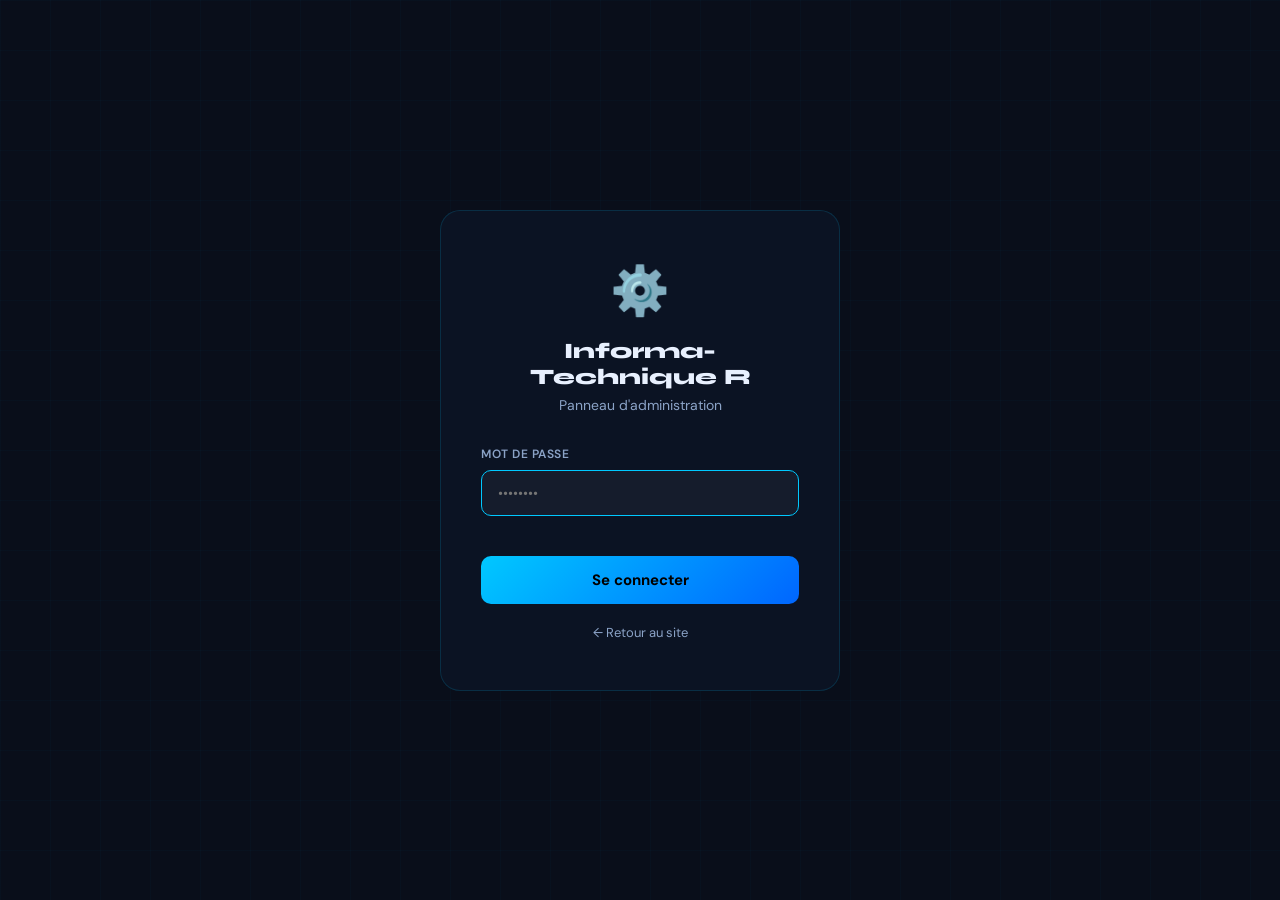
==== admin/index.html @ 146747c1 "Add files via upload" ====
<!DOCTYPE html>
<html lang="fr">
<head>
  <meta charset="UTF-8">
  <meta name="viewport" content="width=device-width, initial-scale=1.0">
  <title>Admin — Informa-Technique R</title>
  <meta name="robots" content="noindex, nofollow">
  <link rel="preconnect" href="https://fonts.googleapis.com">
  <link href="https://fonts.googleapis.com/css2?family=Syne:wght@700;800&family=DM+Sans:wght@400;500;600;700&display=swap" rel="stylesheet">
  <link rel="stylesheet" href="admin.css">
</head>
<body>

<!-- ══════════════════════════════════
     PAGE DE CONNEXION
══════════════════════════════════ -->
<div class="login-page" id="loginPage">
  <div class="login-box">
    <div class="login-logo">⚙️</div>
    <h1 class="login-title">Informa-Technique R</h1>
    <p class="login-subtitle">Panneau d'administration</p>

    <form class="login-form" onsubmit="login(event)">
      <div class="login-field">
        <label for="adminPassword">Mot de passe</label>
        <input
          type="password"
          id="adminPassword"
          placeholder="••••••••"
          autocomplete="current-password"
          required
        >
      </div>
      <p class="login-error" id="loginError"></p>
      <button type="submit" class="login-btn">Se connecter</button>
    </form>

    <a href="../index.html" class="back-site">← Retour au site</a>
  </div>
</div>

<!-- ══════════════════════════════════
     DASHBOARD ADMIN
══════════════════════════════════ -->
<div class="admin-dashboard" id="adminDashboard" style="display:none">

  <!-- SIDEBAR -->
  <aside class="sidebar">
    <div class="sidebar-logo">
      <div class="sidebar-title">📡 ITR Admin</div>
      <div class="sidebar-sub">Informa-Technique R</div>
    </div>

    <nav class="sidebar-nav">
      <a class="sidebar-link active" onclick="showTab('videos', this)">
        🎬 Vidéos
        <span class="badge" id="msgBadge" style="display:none">0</span>
      </a>
      <a class="sidebar-link" onclick="showTab('add', this)">
        ➕ Ajouter
      </a>
      <a class="sidebar-link" onclick="showTab('messages', this)">
        ✉️ Messages
      </a>
      <a class="sidebar-link" onclick="showTab('stats', this)">
        📊 Statistiques
      </a>
    </nav>

    <div class="sidebar-footer">
      <a class="sidebar-link logout-btn" onclick="logout()">🚪 Déconnexion</a>
      <a href="../index.html" class="back-site" style="text-align:center;display:block;margin-top:8px">← Voir le site</a>
    </div>
  </aside>

  <!-- MAIN CONTENT -->
  <main class="admin-main">

    <!-- Toast notification -->
    <div class="admin-toast" id="adminToast"></div>

    <!-- ── TAB : LISTE DES VIDÉOS ── -->
    <div class="admin-tab active" id="tab-videos">
      <div class="tab-header">
        <h2 class="tab-title">
          🎬 Gestion des vidéos
          <span id="adminVideoCount" style="background:var(--accent);color:#000;padding:2px 10px;border-radius:20px;font-size:13px;font-weight:700;margin-left:8px">0</span>
        </h2>
        <div class="tab-actions">
          <button class="btn-add" onclick="showTab('add', document.querySelector('.sidebar-link[onclick*=\'add\']'))">
            + Ajouter une vidéo
          </button>
        </div>
      </div>

      <div style="display:flex;gap:12px;margin-bottom:20px;flex-wrap:wrap">
        <input
          type="text"
          id="adminSearch"
          class="admin-search"
          placeholder="🔍 Rechercher une vidéo..."
          oninput="filterVideos()"
          style="flex:1;min-width:200px"
        >
        <select id="adminCatFilter" class="admin-select" onchange="filterVideos()" style="min-width:180px">
          <option value="">Toutes les catégories</option>
          <option value="informatique">💻 Informatique</option>
          <option value="programmation">🧑‍💻 Programmation</option>
          <option value="reseaux">🌐 Réseaux</option>
          <option value="securite">🔒 Sécurité</option>
          <option value="ia">🤖 Intelligence Artificielle</option>
          <option value="autres">📦 Autres</option>
        </select>
      </div>

      <div class="admin-table-wrapper">
        <table class="admin-table">
          <thead>
            <tr>
              <th>Miniature</th>
              <th>Titre</th>
              <th>Catégorie</th>
              <th>Plateforme</th>
              <th>Vues</th>
              <th>Date</th>
              <th>Actions</th>
            </tr>
          </thead>
          <tbody id="adminTableBody">
            <tr>
              <td colspan="7" class="empty-table">Chargement des vidéos...</td>
            </tr>
          </tbody>
        </table>
      </div>
    </div>

    <!-- ── TAB : AJOUTER / MODIFIER ── -->
    <div class="admin-tab" id="tab-add">
      <div class="tab-header">
        <h2 class="tab-title" id="formTitle">➕ Ajouter une vidéo</h2>
      </div>

      <form class="video-form" id="videoForm" onsubmit="saveVideo(event)">
        <input type="hidden" id="editId">

        <div class="form-grid">
          <div class="form-group">
            <label>Titre *</label>
            <input type="text" id="vTitle" class="admin-input" placeholder="Titre de la vidéo" required>
          </div>

          <div class="form-group">
            <label>Emoji</label>
            <input type="text" id="vEmoji" class="admin-input" placeholder="🎬" maxlength="4">
          </div>

          <div class="form-group full-width">
            <label>Description</label>
            <textarea id="vDesc" class="admin-textarea" placeholder="Description de la vidéo..." rows="3"></textarea>
          </div>

          <div class="form-group">
            <label>Catégorie *</label>
            <select id="vCategory" class="admin-select" required>
              <option value="">-- Choisir --</option>
              <option value="informatique">💻 Informatique</option>
              <option value="programmation">🧑‍💻 Programmation</option>
              <option value="reseaux">🌐 Réseaux</option>
              <option value="securite">🔒 Sécurité</option>
              <option value="ia">🤖 Intelligence Artificielle</option>
              <option value="autres">📦 Autres</option>
            </select>
          </div>

          <div class="form-group">
            <label>Plateforme *</label>
            <select id="vPlatform" class="admin-select" required>
              <option value="">-- Choisir --</option>
              <option value="youtube">▶️ YouTube</option>
              <option value="tiktok">🎵 TikTok</option>
              <option value="facebook">📘 Facebook</option>
            </select>
          </div>

          <div class="form-group">
            <label>URL YouTube</label>
            <input type="url" id="vYoutube" class="admin-input" placeholder="https://youtube.com/watch?v=...">
          </div>

          <div class="form-group">
            <label>URL TikTok</label>
            <input type="url" id="vTiktok" class="admin-input" placeholder="https://tiktok.com/@...">
          </div>

          <div class="form-group">
            <label>URL Facebook</label>
            <input type="url" id="vFacebook" class="admin-input" placeholder="https://facebook.com/...">
          </div>

          <div class="form-group">
            <label>URL Miniature</label>
            <input type="url" id="vThumbnail" class="admin-input" placeholder="https://img.youtube.com/vi/ID/hqdefault.jpg">
          </div>

          <div class="form-group">
            <label>Nombre de vues</label>
            <input type="text" id="vViews" class="admin-input" placeholder="ex: 96.7K ou 1.2M ou 850">
          </div>

          <div class="form-group">
            <label>Date de publication</label>
            <input type="date" id="vDate" class="admin-input">
          </div>

          <div class="form-group full-width">
            <label>Tags (séparés par des virgules)</label>
            <input type="text" id="vTags" class="admin-input" placeholder="python, débutant, tutoriel">
          </div>
        </div>

        <p class="form-feedback" id="formFeedback"></p>

        <div class="form-actions">
          <button type="button" class="btn-cancel" onclick="resetForm()">🔄 Réinitialiser</button>
          <button type="submit" class="btn-save" id="saveBtn">💾 Enregistrer</button>
        </div>
      </form>
    </div>

    <!-- ── TAB : MESSAGES ── -->
    <div class="admin-tab" id="tab-messages">
      <div class="tab-header">
        <h2 class="tab-title">✉️ Messages reçus</h2>
      </div>
      <div id="messagesList" class="messages-list">
        <p class="empty-state">Chargement des messages...</p>
      </div>
    </div>

    <!-- ── TAB : STATISTIQUES ── -->
    <div class="admin-tab" id="tab-stats">
      <div class="tab-header">
        <h2 class="tab-title">📊 Statistiques</h2>
      </div>
      <div id="statsGrid" class="stats-grid"></div>

      <div class="stats-section">
        <h3>Répartition par catégorie</h3>
        <div id="categoryProgress" class="progress-list"></div>
      </div>

      <div class="stats-section">
        <h3>Répartition par plateforme</h3>
        <div id="platformProgress" class="progress-list"></div>
      </div>
    </div>

  </main>
</div>

<script src="admin.js"></script>
</body>
</html>
---- admin/admin.css ----
/* ══════════════════════════════════════════════════════════════
   INFORMA-TECHNIQUE R — admin.css
   Styles du panneau d'administration
   ══════════════════════════════════════════════════════════════ */

:root {
  --bg:      #090e1a;
  --bg2:     #0d1525;
  --bg3:     #111c30;
  --accent:  #00c8ff;
  --accent2: #0066ff;
  --green:   #00c864;
  --red:     #ff4444;
  --yellow:  #f59e0b;
  --text:    #e8f0fe;
  --muted:   #8ba3c7;
  --border:  rgba(0, 200, 255, 0.15);
  --card:    rgba(13, 21, 37, 0.9);
  --sidebar-w: 240px;
}

*, *::before, *::after { margin: 0; padding: 0; box-sizing: border-box; }
html { font-size: 16px; }

body {
  font-family: 'DM Sans', sans-serif;
  background: var(--bg);
  color: var(--text);
  min-height: 100vh;
}

body::before {
  content: '';
  position: fixed;
  inset: 0;
  background:
    linear-gradient(rgba(0, 200, 255, 0.025) 1px, transparent 1px),
    linear-gradient(90deg, rgba(0, 200, 255, 0.025) 1px, transparent 1px);
  background-size: 50px 50px;
  pointer-events: none;
  z-index: 0;
}

a { text-decoration: none; color: inherit; }
button { font-family: inherit; cursor: pointer; }

/* ── PAGE DE CONNEXION ── */
.login-page {
  min-height: 100vh;
  display: flex;
  align-items: center;
  justify-content: center;
  padding: 20px;
  position: relative;
  z-index: 1;
}

.login-box {
  background: var(--card);
  border: 1px solid var(--border);
  border-radius: 20px;
  padding: 48px 40px;
  width: 100%;
  max-width: 400px;
  text-align: center;
  backdrop-filter: blur(20px);
}

.login-logo {
  font-size: 48px;
  margin-bottom: 16px;
}

.login-title {
  font-family: 'Syne', sans-serif;
  font-size: 22px;
  font-weight: 800;
  margin-bottom: 6px;
}

.login-subtitle {
  color: var(--muted);
  font-size: 14px;
  margin-bottom: 32px;
}

.login-field {
  text-align: left;
  margin-bottom: 20px;
}

.login-field label {
  display: block;
  font-size: 12px;
  font-weight: 600;
  color: var(--muted);
  text-transform: uppercase;
  letter-spacing: 0.5px;
  margin-bottom: 8px;
}

.login-field input {
  width: 100%;
  padding: 13px 16px;
  background: rgba(255, 255, 255, 0.04);
  border: 1px solid var(--border);
  border-radius: 10px;
  color: var(--text);
  font-size: 14px;
  font-family: 'DM Sans', sans-serif;
  outline: none;
  transition: border-color 0.2s;
}

.login-field input:focus { border-color: var(--accent); }

.login-btn {
  width: 100%;
  padding: 14px;
  background: linear-gradient(135deg, var(--accent), var(--accent2));
  color: #000;
  font-weight: 700;
  font-size: 15px;
  border: none;
  border-radius: 10px;
  cursor: pointer;
  transition: opacity 0.2s;
  font-family: 'DM Sans', sans-serif;
}

.login-btn:hover { opacity: 0.88; }

.login-error {
  margin-top: 12px;
  color: var(--red);
  font-size: 13px;
  min-height: 20px;
}

.back-site {
  display: inline-block;
  margin-top: 20px;
  font-size: 13px;
  color: var(--muted);
  transition: color 0.2s;
}
.back-site:hover { color: var(--accent); }

/* ── DASHBOARD LAYOUT ── */
.admin-dashboard {
  display: flex;
  min-height: 100vh;
  position: relative;
  z-index: 1;
}

/* ── SIDEBAR ── */
.sidebar {
  width: var(--sidebar-w);
  flex-shrink: 0;
  background: var(--bg2);
  border-right: 1px solid var(--border);
  display: flex;
  flex-direction: column;
  position: fixed;
  top: 0; left: 0; bottom: 0;
  z-index: 10;
  overflow-y: auto;
}

.sidebar-logo {
  display: flex;
  align-items: center;
  gap: 10px;
  padding: 24px 20px;
  border-bottom: 1px solid var(--border);
  font-size: 22px;
}

.sidebar-title {
  font-family: 'Syne', sans-serif;
  font-weight: 700;
  font-size: 13px;
  line-height: 1.2;
}

.sidebar-sub { font-size: 10px; color: var(--muted); }

.sidebar-nav {
  flex: 1;
  padding: 16px 12px;
  display: flex;
  flex-direction: column;
  gap: 4px;
}

.sidebar-link {
  display: flex;
  align-items: center;
  gap: 10px;
  padding: 10px 12px;
  border-radius: 10px;
  font-size: 14px;
  color: var(--muted);
  transition: background 0.2s, color 0.2s;
  cursor: pointer;
  border: none;
  background: none;
  width: 100%;
  text-align: left;
  font-family: 'DM Sans', sans-serif;
  text-decoration: none;
}

.sidebar-link:hover { background: rgba(255, 255, 255, 0.05); color: var(--text); }
.sidebar-link.active { background: rgba(0, 200, 255, 0.1); color: var(--accent); }

.sidebar-link .badge {
  margin-left: auto;
  background: var(--accent);
  color: #000;
  font-size: 10px;
  font-weight: 700;
  padding: 2px 7px;
  border-radius: 50px;
  min-width: 18px;
  text-align: center;
}

.sidebar-footer {
  padding: 12px;
  border-top: 1px solid var(--border);
  display: flex;
  flex-direction: column;
  gap: 4px;
}

.logout-btn { color: var(--red) !important; }
.logout-btn:hover { background: rgba(255, 68, 68, 0.1) !important; }

/* ── MAIN CONTENT ── */
.admin-main {
  flex: 1;
  margin-left: var(--sidebar-w);
  padding: 32px;
  min-height: 100vh;
}

/* ── TABS ── */
.admin-tab { display: none; }
.admin-tab.active { display: block; }

.tab-header {
  display: flex;
  align-items: flex-start;
  justify-content: space-between;
  gap: 20px;
  margin-bottom: 28px;
  flex-wrap: wrap;
}

.tab-title {
  font-family: 'Syne', sans-serif;
  font-size: 22px;
  font-weight: 800;
  margin-bottom: 4px;
}

.tab-desc { color: var(--muted); font-size: 14px; }

.tab-actions {
  display: flex;
  gap: 12px;
  align-items: center;
  flex-wrap: wrap;
}

/* ── INPUTS & SELECTS ── */
.admin-input,
.admin-select,
.admin-textarea,
.admin-search {
  padding: 10px 14px;
  background: rgba(255, 255, 255, 0.04);
  border: 1px solid var(--border);
  border-radius: 10px;
  color: var(--text);
  font-size: 14px;
  font-family: 'DM Sans', sans-serif;
  outline: none;
  transition: border-color 0.2s;
}

.admin-input:focus,
.admin-select:focus,
.admin-textarea:focus,
.admin-search:focus { border-color: var(--accent); }

.admin-select { appearance: none; cursor: pointer; min-width: 160px; }
.admin-search { min-width: 200px; }
.admin-textarea { resize: vertical; width: 100%; }

/* ── BOUTONS ── */
.btn-add {
  padding: 10px 20px;
  background: linear-gradient(135deg, var(--accent), var(--accent2));
  color: #000;
  font-weight: 700;
  font-size: 13px;
  border: none;
  border-radius: 10px;
  cursor: pointer;
  transition: opacity 0.2s;
  font-family: 'DM Sans', sans-serif;
  white-space: nowrap;
}
.btn-add:hover { opacity: 0.88; }

.btn-save {
  padding: 12px 28px;
  background: linear-gradient(135deg, var(--accent), var(--accent2));
  color: #000;
  font-weight: 700;
  font-size: 14px;
  border: none;
  border-radius: 10px;
  cursor: pointer;
  font-family: 'DM Sans', sans-serif;
  transition: opacity 0.2s;
}
.btn-save:hover { opacity: 0.88; }
.btn-save:disabled { opacity: 0.5; cursor: not-allowed; }

.btn-cancel {
  padding: 12px 28px;
  background: transparent;
  border: 1px solid var(--border);
  color: var(--muted);
  font-size: 14px;
  border-radius: 10px;
  cursor: pointer;
  font-family: 'DM Sans', sans-serif;
  transition: border-color 0.2s, color 0.2s;
}
.btn-cancel:hover { border-color: var(--red); color: var(--red); }

.btn-edit {
  padding: 6px 14px;
  background: rgba(0, 200, 255, 0.1);
  border: 1px solid rgba(0, 200, 255, 0.2);
  color: var(--accent);
  border-radius: 8px;
  font-size: 12px;
  cursor: pointer;
  transition: background 0.2s;
  font-family: 'DM Sans', sans-serif;
}
.btn-edit:hover { background: rgba(0, 200, 255, 0.2); }

.btn-delete {
  padding: 6px 14px;
  background: rgba(255, 68, 68, 0.1);
  border: 1px solid rgba(255, 68, 68, 0.2);
  color: var(--red);
  border-radius: 8px;
  font-size: 12px;
  cursor: pointer;
  transition: background 0.2s;
  font-family: 'DM Sans', sans-serif;
}
.btn-delete:hover { background: rgba(255, 68, 68, 0.2); }

.btn-refresh {
  padding: 10px 18px;
  background: transparent;
  border: 1px solid var(--border);
  color: var(--muted);
  border-radius: 10px;
  font-size: 13px;
  cursor: pointer;
  transition: border-color 0.2s, color 0.2s;
  font-family: 'DM Sans', sans-serif;
}
.btn-refresh:hover { border-color: var(--accent); color: var(--accent); }

/* ── TABLE VIDÉOS ── */
.videos-count-bar {
  margin-bottom: 16px;
  font-size: 13px;
  color: var(--muted);
}

.admin-table-wrapper {
  background: var(--card);
  border: 1px solid var(--border);
  border-radius: 16px;
  overflow: hidden;
  overflow-x: auto;
}

.admin-table {
  width: 100%;
  border-collapse: collapse;
  font-size: 14px;
  min-width: 700px;
}

.admin-table th {
  padding: 14px 18px;
  text-align: left;
  font-family: 'Syne', sans-serif;
  font-size: 11px;
  font-weight: 700;
  text-transform: uppercase;
  letter-spacing: 0.8px;
  color: var(--muted);
  border-bottom: 1px solid var(--border);
  background: rgba(255, 255, 255, 0.02);
}

.admin-table td {
  padding: 14px 18px;
  border-bottom: 1px solid rgba(255, 255, 255, 0.04);
  vertical-align: middle;
}

.admin-table tr:last-child td { border-bottom: none; }

.admin-table tr:hover td { background: rgba(255, 255, 255, 0.02); }

.video-emoji-cell { font-size: 24px; }

.video-title-cell {
  font-weight: 500;
  max-width: 260px;
  overflow: hidden;
  text-overflow: ellipsis;
  white-space: nowrap;
}

.cat-badge {
  display: inline-block;
  padding: 4px 10px;
  border-radius: 50px;
  font-size: 11px;
  font-weight: 600;
  background: rgba(0, 200, 255, 0.08);
  border: 1px solid var(--border);
  color: var(--accent);
  white-space: nowrap;
}

.plat-badge {
  display: inline-block;
  padding: 4px 10px;
  border-radius: 50px;
  font-size: 11px;
  font-weight: 700;
}
.plat-badge.yt { background: rgba(255, 0, 0, 0.15);     color: #ff4444; }
.plat-badge.fb { background: rgba(24, 119, 242, 0.15);  color: #5599ff; }
.plat-badge.tt { background: rgba(255, 255, 255, 0.06); color: var(--text); }

.table-actions { display: flex; gap: 8px; white-space: nowrap; }

.empty-table {
  text-align: center;
  padding: 40px;
  color: var(--muted);
  font-size: 14px;
}

/* ── FORMULAIRE VIDÉO ── */
.video-form {
  background: var(--card);
  border: 1px solid var(--border);
  border-radius: 16px;
  padding: 32px;
}

.form-grid {
  display: grid;
  grid-template-columns: 1fr 1fr;
  gap: 20px;
  margin-bottom: 24px;
}

.form-group { display: flex; flex-direction: column; gap: 8px; }
.form-group.full-width { grid-column: 1 / -1; }

.form-group label {
  font-size: 12px;
  font-weight: 600;
  color: var(--muted);
  text-transform: uppercase;
  letter-spacing: 0.5px;
}
.req { color: var(--accent); }

.form-actions { display: flex; gap: 12px; margin-bottom: 16px; }

.form-feedback {
  padding: 12px 16px;
  border-radius: 10px;
  font-size: 14px;
  display: none;
}

.form-feedback.success {
  display: block;
  background: rgba(0, 200, 100, 0.1);
  border: 1px solid rgba(0, 200, 100, 0.2);
  color: var(--green);
}

.form-feedback.error {
  display: block;
  background: rgba(255, 68, 68, 0.1);
  border: 1px solid rgba(255, 68, 68, 0.2);
  color: var(--red);
}

.form-note {
  margin-top: 20px;
  padding: 16px;
  background: rgba(245, 158, 11, 0.08);
  border: 1px solid rgba(245, 158, 11, 0.2);
  border-radius: 10px;
  font-size: 13px;
  color: var(--yellow);
  line-height: 1.7;
}

.form-note code {
  background: rgba(255, 255, 255, 0.1);
  padding: 2px 6px;
  border-radius: 4px;
  font-size: 12px;
}

/* ── MESSAGES ── */
.messages-list { display: flex; flex-direction: column; gap: 16px; }

.message-card {
  background: var(--card);
  border: 1px solid var(--border);
  border-radius: 14px;
  padding: 20px 24px;
  transition: border-color 0.2s;
}

.message-card.unread { border-left: 3px solid var(--accent); }
.message-card:hover { border-color: rgba(0, 200, 255, 0.3); }

.message-header {
  display: flex;
  align-items: center;
  justify-content: space-between;
  margin-bottom: 12px;
  flex-wrap: wrap;
  gap: 8px;
}

.message-from {
  font-family: 'Syne', sans-serif;
  font-weight: 700;
  font-size: 15px;
}

.message-email { font-size: 13px; color: var(--muted); }

.message-date {
  font-size: 12px;
  color: var(--muted);
}

.message-subject {
  display: inline-block;
  padding: 4px 10px;
  background: rgba(0, 200, 255, 0.08);
  border: 1px solid var(--border);
  border-radius: 50px;
  font-size: 11px;
  color: var(--accent);
  margin-bottom: 10px;
}

.message-body {
  font-size: 14px;
  color: var(--muted);
  line-height: 1.7;
}

.empty-state {
  text-align: center;
  padding: 60px 20px;
  color: var(--muted);
  font-size: 14px;
}

/* ── STATISTIQUES ── */
.stats-grid {
  display: grid;
  grid-template-columns: repeat(auto-fit, minmax(160px, 1fr));
  gap: 20px;
  margin-bottom: 40px;
}

.stat-card {
  background: var(--card);
  border: 1px solid var(--border);
  border-radius: 14px;
  padding: 24px;
  text-align: center;
}

.stat-num {
  font-family: 'Syne', sans-serif;
  font-size: 32px;
  font-weight: 800;
  color: var(--accent);
  margin-bottom: 6px;
}

.stat-label { font-size: 13px; color: var(--muted); }

.stats-section {
  background: var(--card);
  border: 1px solid var(--border);
  border-radius: 14px;
  padding: 24px 28px;
  margin-bottom: 20px;
}

.stats-section h3 {
  font-family: 'Syne', sans-serif;
  font-size: 15px;
  font-weight: 700;
  margin-bottom: 20px;
}

.progress-list { display: flex; flex-direction: column; gap: 14px; }

.progress-item { display: flex; align-items: center; gap: 14px; }

.progress-label {
  width: 140px;
  flex-shrink: 0;
  font-size: 13px;
  color: var(--muted);
}

.progress-bar {
  flex: 1;
  height: 8px;
  background: rgba(255, 255, 255, 0.06);
  border-radius: 50px;
  overflow: hidden;
}

.progress-fill {
  height: 100%;
  background: linear-gradient(90deg, var(--accent), var(--accent2));
  border-radius: 50px;
  transition: width 0.8s ease;
}

.progress-count {
  width: 40px;
  text-align: right;
  font-size: 13px;
  font-weight: 600;
  color: var(--text);
}

/* Social stats */
.social-stats-grid {
  display: grid;
  grid-template-columns: repeat(4, 1fr);
  gap: 16px;
}

.social-stat-card {
  border-radius: 12px;
  padding: 20px;
  text-align: center;
  border: 1px solid;
}

.social-stat-card.yt { background: rgba(255, 0, 0, 0.08);     border-color: rgba(255, 0, 0, 0.2); }
.social-stat-card.fb { background: rgba(24, 119, 242, 0.08);  border-color: rgba(24, 119, 242, 0.2); }
.social-stat-card.tt { background: rgba(255, 255, 255, 0.04); border-color: rgba(255, 255, 255, 0.1); }
.social-stat-card.ig { background: rgba(225, 48, 108, 0.08);  border-color: rgba(225, 48, 108, 0.2); }

.ss-num {
  font-family: 'Syne', sans-serif;
  font-size: 24px;
  font-weight: 800;
  margin-bottom: 6px;
}

.ss-label { font-size: 12px; color: var(--muted); }

/* ── TOAST ── */
.admin-toast {
  position: fixed;
  bottom: 24px; right: 24px;
  padding: 14px 20px;
  background: var(--bg2);
  border: 1px solid var(--accent);
  border-radius: 12px;
  font-size: 14px;
  color: var(--text);
  z-index: 9999;
  transform: translateY(100px);
  opacity: 0;
  transition: transform 0.3s, opacity 0.3s;
  box-shadow: 0 8px 24px rgba(0, 0, 0, 0.4);
  max-width: 300px;
}

.admin-toast.show { transform: translateY(0); opacity: 1; }
.admin-toast.error { border-color: var(--red); }
.admin-toast.success { border-color: var(--green); }

/* ── RESPONSIVE ── */
@media (max-width: 768px) {
  .sidebar {
    width: 100%;
    height: auto;
    position: static;
    border-right: none;
    border-bottom: 1px solid var(--border);
    flex-direction: row;
    flex-wrap: wrap;
  }

  .sidebar-nav {
    flex-direction: row;
    flex-wrap: wrap;
    padding: 8px;
  }

  .sidebar-footer { flex-direction: row; }

  .admin-main {
    margin-left: 0;
    padding: 20px 16px;
  }

  .form-grid { grid-template-columns: 1fr; }
  .form-group.full-width { grid-column: auto; }
  .social-stats-grid { grid-template-columns: repeat(2, 1fr); }
}
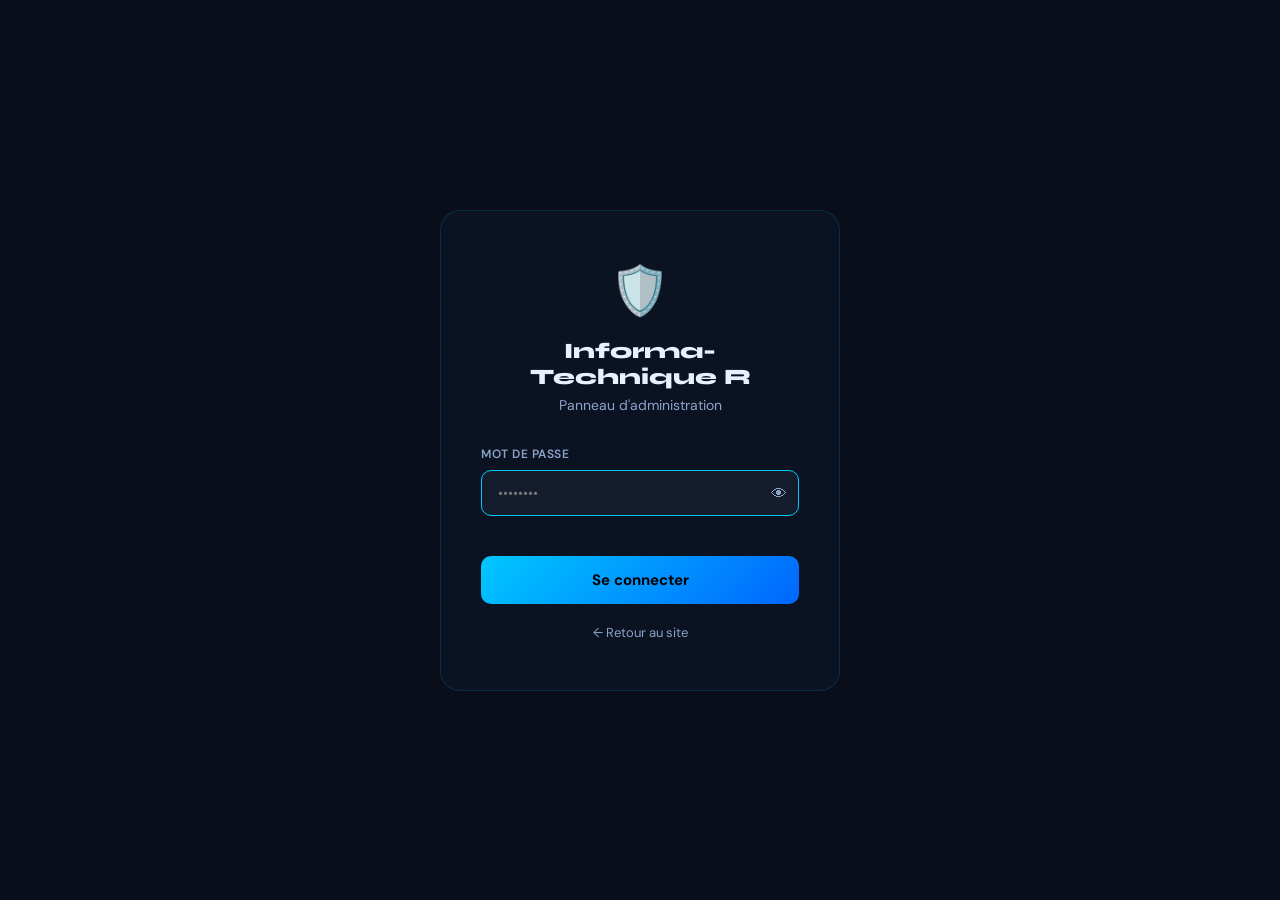
==== commit c29597b0: "Add files via upload" ====
--- a/admin/index.html
+++ b/admin/index.html
@@ -16,25 +16,20 @@
 ══════════════════════════════════ -->
 <div class="login-page" id="loginPage">
   <div class="login-box">
-    <div class="login-logo">⚙️</div>
+    <div class="login-logo">🛡️</div>
     <h1 class="login-title">Informa-Technique R</h1>
     <p class="login-subtitle">Panneau d'administration</p>
-
     <form class="login-form" onsubmit="login(event)">
       <div class="login-field">
         <label for="adminPassword">Mot de passe</label>
-        <input
-          type="password"
-          id="adminPassword"
-          placeholder="••••••••"
-          autocomplete="current-password"
-          required
-        >
+        <div style="position:relative">
+          <input type="password" id="adminPassword" placeholder="••••••••" autocomplete="current-password" required>
+          <button type="button" onclick="togglePw()" style="position:absolute;right:12px;top:50%;transform:translateY(-50%);background:none;border:none;color:var(--muted);cursor:pointer;font-size:16px" id="eyeBtn">👁</button>
+        </div>
       </div>
       <p class="login-error" id="loginError"></p>
       <button type="submit" class="login-btn">Se connecter</button>
     </form>
-
     <a href="../index.html" class="back-site">← Retour au site</a>
   </div>
 </div>
@@ -45,91 +40,83 @@
 <div class="admin-dashboard" id="adminDashboard" style="display:none">
 
   <!-- SIDEBAR -->
-  <aside class="sidebar">
+  <aside class="sidebar" id="sidebar">
     <div class="sidebar-logo">
-      <div class="sidebar-title">📡 ITR Admin</div>
+      <div class="sidebar-title">🛡️ ITR Admin</div>
       <div class="sidebar-sub">Informa-Technique R</div>
     </div>
 
     <nav class="sidebar-nav">
+      <div class="sidebar-section-label">Contenu</div>
       <a class="sidebar-link active" onclick="showTab('videos', this)">
-        🎬 Vidéos
-        <span class="badge" id="msgBadge" style="display:none">0</span>
+        <span class="sl-icon">🎬</span> Vidéos
+        <span class="badge" id="videoBadge">0</span>
       </a>
       <a class="sidebar-link" onclick="showTab('add', this)">
-        ➕ Ajouter
-      </a>
-      <a class="sidebar-link" onclick="showTab('messages', this)">
-        ✉️ Messages
-      </a>
+        <span class="sl-icon">➕</span> Ajouter
+      </a>
+
+      <div class="sidebar-section-label">Outils</div>
+      <a class="sidebar-link" onclick="showTab('notes', this)">
+        <span class="sl-icon">📝</span> Notes & Idées
+      </a>
+      <a class="sidebar-link" onclick="showTab('planning', this)">
+        <span class="sl-icon">📅</span> Planning
+      </a>
+      <a class="sidebar-link" onclick="showTab('annonces', this)">
+        <span class="sl-icon">📢</span> Annonces
+      </a>
+
+      <div class="sidebar-section-label">Analyse</div>
       <a class="sidebar-link" onclick="showTab('stats', this)">
-        📊 Statistiques
+        <span class="sl-icon">📊</span> Statistiques
+      </a>
+      <a class="sidebar-link" onclick="showTab('liens', this)">
+        <span class="sl-icon">🔗</span> Liens rapides
       </a>
     </nav>
 
     <div class="sidebar-footer">
-      <a class="sidebar-link logout-btn" onclick="logout()">🚪 Déconnexion</a>
-      <a href="../index.html" class="back-site" style="text-align:center;display:block;margin-top:8px">← Voir le site</a>
+      <div class="sidebar-user">
+        <div class="su-avatar">IR</div>
+        <div>
+          <div style="font-size:13px;font-weight:600">Admin ITR</div>
+          <div style="font-size:11px;color:var(--muted)">contact@informa-technique.fr</div>
+        </div>
+      </div>
+      <a class="sidebar-link logout-btn" onclick="logout()"><span class="sl-icon">🚪</span> Déconnexion</a>
+      <a href="../index.html" class="back-site" style="text-align:center;display:block;margin-top:8px;font-size:13px;color:var(--muted)">← Voir le site</a>
     </div>
   </aside>
 
   <!-- MAIN CONTENT -->
   <main class="admin-main">
-
-    <!-- Toast notification -->
     <div class="admin-toast" id="adminToast"></div>
 
     <!-- ── TAB : LISTE DES VIDÉOS ── -->
     <div class="admin-tab active" id="tab-videos">
       <div class="tab-header">
-        <h2 class="tab-title">
-          🎬 Gestion des vidéos
-          <span id="adminVideoCount" style="background:var(--accent);color:#000;padding:2px 10px;border-radius:20px;font-size:13px;font-weight:700;margin-left:8px">0</span>
-        </h2>
-        <div class="tab-actions">
-          <button class="btn-add" onclick="showTab('add', document.querySelector('.sidebar-link[onclick*=\'add\']'))">
-            + Ajouter une vidéo
-          </button>
-        </div>
-      </div>
-
+        <h2 class="tab-title">🎬 Gestion des vidéos</h2>
+        <button class="btn-add" onclick="showTab('add', document.querySelector('.sidebar-link[onclick*=\'add\']'))">+ Ajouter</button>
+      </div>
       <div style="display:flex;gap:12px;margin-bottom:20px;flex-wrap:wrap">
-        <input
-          type="text"
-          id="adminSearch"
-          class="admin-search"
-          placeholder="🔍 Rechercher une vidéo..."
-          oninput="filterVideos()"
-          style="flex:1;min-width:200px"
-        >
-        <select id="adminCatFilter" class="admin-select" onchange="filterVideos()" style="min-width:180px">
+        <input type="text" id="adminSearch" class="admin-input" placeholder="🔍 Rechercher..." oninput="renderAdminVideos()" style="flex:1;min-width:200px">
+        <select id="adminCatFilter" class="admin-select" onchange="renderAdminVideos()" style="min-width:180px">
           <option value="">Toutes les catégories</option>
-          <option value="informatique">💻 Informatique</option>
-          <option value="programmation">🧑‍💻 Programmation</option>
-          <option value="reseaux">🌐 Réseaux</option>
           <option value="securite">🔒 Sécurité</option>
-          <option value="ia">🤖 Intelligence Artificielle</option>
-          <option value="autres">📦 Autres</option>
+          <option value="navigateur">🌐 Navigateur</option>
+          <option value="crypto">💰 Crypto</option>
+          <option value="demarches">📋 Démarches</option>
+          <option value="astuces">💡 Astuces</option>
         </select>
       </div>
-
       <div class="admin-table-wrapper">
         <table class="admin-table">
           <thead>
-            <tr>
-              <th>Miniature</th>
-              <th>Titre</th>
-              <th>Catégorie</th>
-              <th>Plateforme</th>
-              <th>Vues</th>
-              <th>Date</th>
-              <th>Actions</th>
-            </tr>
+            <tr><th>ID</th><th>Titre</th><th>Catégorie</th><th>Plateforme</th><th>Vues</th><th>Actions</th></tr>
           </thead>
           <tbody id="adminTableBody">
-            <tr>
-              <td colspan="7" class="empty-table">Chargement des vidéos...</td>
-            </tr>
+            <tr><td colspan="6" class="empty-table">Chargement...</td></tr>
           </tbody>
         </table>
       </div>
@@ -140,87 +127,41 @@
       <div class="tab-header">
         <h2 class="tab-title" id="formTitle">➕ Ajouter une vidéo</h2>
       </div>
-
       <form class="video-form" id="videoForm" onsubmit="saveVideo(event)">
         <input type="hidden" id="editId">
-
         <div class="form-grid">
-          <div class="form-group">
-            <label>Titre *</label>
-            <input type="text" id="vTitle" class="admin-input" placeholder="Titre de la vidéo" required>
-          </div>
-
-          <div class="form-group">
-            <label>Emoji</label>
-            <input type="text" id="vEmoji" class="admin-input" placeholder="🎬" maxlength="4">
-          </div>
-
-          <div class="form-group full-width">
-            <label>Description</label>
-            <textarea id="vDesc" class="admin-textarea" placeholder="Description de la vidéo..." rows="3"></textarea>
-          </div>
-
+          <div class="form-group"><label>Titre *</label><input type="text" id="vTitle" class="admin-input" placeholder="Titre de la vidéo" required></div>
+          <div class="form-group"><label>Emoji</label><input type="text" id="vEmoji" class="admin-input" placeholder="🎬" maxlength="4"></div>
+          <div class="form-group full-width"><label>Description</label><textarea id="vDesc" class="admin-textarea" placeholder="Description..." rows="3"></textarea></div>
           <div class="form-group">
             <label>Catégorie *</label>
             <select id="vCategory" class="admin-select" required>
               <option value="">-- Choisir --</option>
-              <option value="informatique">💻 Informatique</option>
-              <option value="programmation">🧑‍💻 Programmation</option>
-              <option value="reseaux">🌐 Réseaux</option>
               <option value="securite">🔒 Sécurité</option>
-              <option value="ia">🤖 Intelligence Artificielle</option>
-              <option value="autres">📦 Autres</option>
+              <option value="navigateur">🌐 Navigateur</option>
+              <option value="crypto">💰 Crypto</option>
+              <option value="demarches">📋 Démarches</option>
+              <option value="astuces">💡 Astuces</option>
             </select>
           </div>
-
           <div class="form-group">
             <label>Plateforme *</label>
             <select id="vPlatform" class="admin-select" required>
               <option value="">-- Choisir --</option>
               <option value="youtube">▶️ YouTube</option>
+              <option value="facebook">📘 Facebook</option>
               <option value="tiktok">🎵 TikTok</option>
-              <option value="facebook">📘 Facebook</option>
             </select>
           </div>
-
-          <div class="form-group">
-            <label>URL YouTube</label>
-            <input type="url" id="vYoutube" class="admin-input" placeholder="https://youtube.com/watch?v=...">
-          </div>
-
-          <div class="form-group">
-            <label>URL TikTok</label>
-            <input type="url" id="vTiktok" class="admin-input" placeholder="https://tiktok.com/@...">
-          </div>
-
-          <div class="form-group">
-            <label>URL Facebook</label>
-            <input type="url" id="vFacebook" class="admin-input" placeholder="https://facebook.com/...">
-          </div>
-
-          <div class="form-group">
-            <label>URL Miniature</label>
-            <input type="url" id="vThumbnail" class="admin-input" placeholder="https://img.youtube.com/vi/ID/hqdefault.jpg">
-          </div>
-
-          <div class="form-group">
-            <label>Nombre de vues</label>
-            <input type="text" id="vViews" class="admin-input" placeholder="ex: 96.7K ou 1.2M ou 850">
-          </div>
-
-          <div class="form-group">
-            <label>Date de publication</label>
-            <input type="date" id="vDate" class="admin-input">
-          </div>
-
-          <div class="form-group full-width">
-            <label>Tags (séparés par des virgules)</label>
-            <input type="text" id="vTags" class="admin-input" placeholder="python, débutant, tutoriel">
-          </div>
-        </div>
-
+          <div class="form-group"><label>URL YouTube</label><input type="url" id="vYoutube" class="admin-input" placeholder="https://youtube.com/watch?v=..."></div>
+          <div class="form-group"><label>URL TikTok</label><input type="url" id="vTiktok" class="admin-input" placeholder="https://tiktok.com/@..."></div>
+          <div class="form-group"><label>URL Facebook</label><input type="url" id="vFacebook" class="admin-input" placeholder="https://facebook.com/..."></div>
+          <div class="form-group"><label>URL Miniature</label><input type="url" id="vThumbnail" class="admin-input" placeholder="https://img.youtube.com/vi/ID/hqdefault.jpg"></div>
+          <div class="form-group"><label>Nombre de vues</label><input type="text" id="vViews" class="admin-input" placeholder="ex: 96.7K"></div>
+          <div class="form-group"><label>Date de publication</label><input type="date" id="vDate" class="admin-input"></div>
+          <div class="form-group full-width"><label>Tags (séparés par des virgules)</label><input type="text" id="vTags" class="admin-input" placeholder="android, sécurité, débutant"></div>
+        </div>
         <p class="form-feedback" id="formFeedback"></p>
-
         <div class="form-actions">
           <button type="button" class="btn-cancel" onclick="resetForm()">🔄 Réinitialiser</button>
           <button type="submit" class="btn-save" id="saveBtn">💾 Enregistrer</button>
@@ -228,13 +169,61 @@
       </form>
     </div>
 
-    <!-- ── TAB : MESSAGES ── -->
-    <div class="admin-tab" id="tab-messages">
-      <div class="tab-header">
-        <h2 class="tab-title">✉️ Messages reçus</h2>
-      </div>
-      <div id="messagesList" class="messages-list">
-        <p class="empty-state">Chargement des messages...</p>
+    <!-- ── TAB : NOTES & IDÉES ── -->
+    <div class="admin-tab" id="tab-notes">
+      <div class="tab-header">
+        <h2 class="tab-title">📝 Notes & Idées de tutoriels</h2>
+        <button class="btn-add" onclick="addNote()">+ Nouvelle note</button>
+      </div>
+      <p style="color:var(--muted);font-size:14px;margin-bottom:24px">Notez vos idées de tutoriels, rappels et tâches. Sauvegardé automatiquement dans votre navigateur.</p>
+      <div id="notesList" class="notes-grid"></div>
+    </div>
+
+    <!-- ── TAB : PLANNING ── -->
+    <div class="admin-tab" id="tab-planning">
+      <div class="tab-header">
+        <h2 class="tab-title">📅 Planning des tutoriels</h2>
+        <button class="btn-add" onclick="addPlanItem()">+ Ajouter</button>
+      </div>
+      <p style="color:var(--muted);font-size:14px;margin-bottom:24px">Planifiez vos prochains tutoriels à publier.</p>
+      <div id="planningList" class="planning-list"></div>
+    </div>
+
+    <!-- ── TAB : ANNONCES ── -->
+    <div class="admin-tab" id="tab-annonces">
+      <div class="tab-header">
+        <h2 class="tab-title">📢 Bandeau d'annonce</h2>
+      </div>
+      <p style="color:var(--muted);font-size:14px;margin-bottom:24px">Gérez le bandeau d'annonce affiché en haut de votre site.</p>
+      <div class="annonce-card">
+        <div class="form-group" style="margin-bottom:16px">
+          <label style="display:flex;align-items:center;gap:10px;margin-bottom:12px">
+            <input type="checkbox" id="annonceActive" style="width:18px;height:18px;accent-color:var(--accent)">
+            <span>Activer le bandeau d'annonce</span>
+          </label>
+        </div>
+        <div class="form-group" style="margin-bottom:16px">
+          <label>Texte de l'annonce</label>
+          <input type="text" id="annonceText" class="admin-input" placeholder="🆕 Nouveau tutoriel disponible ! Sécuriser Android en 2026">
+        </div>
+        <div class="form-group" style="margin-bottom:16px">
+          <label>Lien (optionnel)</label>
+          <input type="url" id="annonceLink" class="admin-input" placeholder="https://informa-technique.fr/#videos">
+        </div>
+        <div class="form-group" style="margin-bottom:20px">
+          <label>Couleur</label>
+          <div style="display:flex;gap:10px;flex-wrap:wrap;margin-top:8px">
+            <button onclick="setAnnonceColor('linear-gradient(90deg,#00c8ff,#0066ff)')" style="background:linear-gradient(90deg,#00c8ff,#0066ff);border:none;border-radius:8px;padding:8px 18px;color:#fff;cursor:pointer;font-size:13px">Bleu</button>
+            <button onclick="setAnnonceColor('linear-gradient(90deg,#7c3aed,#00c8ff)')" style="background:linear-gradient(90deg,#7c3aed,#00c8ff);border:none;border-radius:8px;padding:8px 18px;color:#fff;cursor:pointer;font-size:13px">Violet</button>
+            <button onclick="setAnnonceColor('linear-gradient(90deg,#00c864,#00c8ff)')" style="background:linear-gradient(90deg,#00c864,#00c8ff);border:none;border-radius:8px;padding:8px 18px;color:#fff;cursor:pointer;font-size:13px">Vert</button>
+            <button onclick="setAnnonceColor('linear-gradient(90deg,#f59e0b,#ff6432)')" style="background:linear-gradient(90deg,#f59e0b,#ff6432);border:none;border-radius:8px;padding:8px 18px;color:#fff;cursor:pointer;font-size:13px">Orange</button>
+          </div>
+        </div>
+        <div style="display:flex;gap:12px">
+          <button class="btn-save" onclick="saveAnnonce()">💾 Enregistrer l'annonce</button>
+          <button class="btn-cancel" onclick="previewAnnonce()">👁 Prévisualiser</button>
+        </div>
+        <div id="annoncePreview" style="display:none;margin-top:20px;border-radius:10px;padding:12px 20px;text-align:center;font-size:14px;font-weight:600;color:#fff"></div>
       </div>
     </div>
 
@@ -244,15 +233,68 @@
         <h2 class="tab-title">📊 Statistiques</h2>
       </div>
       <div id="statsGrid" class="stats-grid"></div>
-
       <div class="stats-section">
-        <h3>Répartition par catégorie</h3>
+        <h3>📂 Répartition par catégorie</h3>
         <div id="categoryProgress" class="progress-list"></div>
       </div>
-
       <div class="stats-section">
-        <h3>Répartition par plateforme</h3>
+        <h3>📺 Répartition par plateforme</h3>
         <div id="platformProgress" class="progress-list"></div>
+      </div>
+    </div>
+
+    <!-- ── TAB : LIENS RAPIDES ── -->
+    <div class="admin-tab" id="tab-liens">
+      <div class="tab-header">
+        <h2 class="tab-title">🔗 Liens rapides</h2>
+      </div>
+      <p style="color:var(--muted);font-size:14px;margin-bottom:28px">Accédez rapidement à vos outils de gestion.</p>
+      <div class="liens-grid">
+        <a href="https://adsense.google.com" target="_blank" rel="noopener" class="lien-card lc-green">
+          <div class="lc-icon">💰</div>
+          <div class="lc-name">Google AdSense</div>
+          <div class="lc-desc">Revenus publicitaires</div>
+        </a>
+        <a href="https://search.google.com/search-console" target="_blank" rel="noopener" class="lien-card lc-blue">
+          <div class="lc-icon">🔍</div>
+          <div class="lc-name">Search Console</div>
+          <div class="lc-desc">Indexation & SEO</div>
+        </a>
+        <a href="https://studio.youtube.com" target="_blank" rel="noopener" class="lien-card lc-red">
+          <div class="lc-icon">▶️</div>
+          <div class="lc-name">YouTube Studio</div>
+          <div class="lc-desc">Gestion des vidéos YT</div>
+        </a>
+        <a href="https://www.facebook.com/InformaTech188" target="_blank" rel="noopener" class="lien-card lc-fb">
+          <div class="lc-icon">📘</div>
+          <div class="lc-name">Page Facebook</div>
+          <div class="lc-desc">InformaTech188</div>
+        </a>
+        <a href="https://www.tiktok.com/@informa_tech188" target="_blank" rel="noopener" class="lien-card lc-tt">
+          <div class="lc-icon">🎵</div>
+          <div class="lc-name">TikTok</div>
+          <div class="lc-desc">@informa_tech188</div>
+        </a>
+        <a href="https://analytics.google.com" target="_blank" rel="noopener" class="lien-card lc-orange">
+          <div class="lc-icon">📈</div>
+          <div class="lc-name">Google Analytics</div>
+          <div class="lc-desc">Trafic & audience</div>
+        </a>
+        <a href="https://www.ovh.com/manager" target="_blank" rel="noopener" class="lien-card lc-purple">
+          <div class="lc-icon">🌐</div>
+          <div class="lc-name">OVH Manager</div>
+          <div class="lc-desc">DNS & domaine</div>
+        </a>
+        <a href="https://github.com/HR60-inf/hr60-inf.github.io" target="_blank" rel="noopener" class="lien-card lc-dark">
+          <div class="lc-icon">⚙️</div>
+          <div class="lc-name">GitHub</div>
+          <div class="lc-desc">Code source du site</div>
+        </a>
+        <a href="https://web3forms.com/dashboard" target="_blank" rel="noopener" class="lien-card lc-teal">
+          <div class="lc-icon">✉️</div>
+          <div class="lc-name">Web3Forms</div>
+          <div class="lc-desc">Messages de contact</div>
+        </a>
       </div>
     </div>
 
--- a/admin/admin.css
+++ b/admin/admin.css
@@ -723,6 +723,286 @@
 .admin-toast.error { border-color: var(--red); }
 .admin-toast.success { border-color: var(--green); }
 
+/* ── SIDEBAR SECTION LABEL ── */
+.sidebar-section-label {
+  font-size: 10px;
+  font-weight: 700;
+  text-transform: uppercase;
+  letter-spacing: 1px;
+  color: var(--muted);
+  padding: 12px 12px 4px;
+  opacity: 0.6;
+}
+
+.sl-icon { font-size: 15px; }
+
+/* ── SIDEBAR USER ── */
+.sidebar-user {
+  display: flex;
+  align-items: center;
+  gap: 10px;
+  padding: 10px 12px;
+  margin-bottom: 6px;
+}
+
+.su-avatar {
+  width: 36px;
+  height: 36px;
+  border-radius: 50%;
+  background: linear-gradient(135deg, var(--accent), var(--accent2));
+  display: flex;
+  align-items: center;
+  justify-content: center;
+  font-size: 12px;
+  font-weight: 800;
+  color: #000;
+  flex-shrink: 0;
+}
+
+/* ── NOTES & IDÉES ── */
+.notes-grid {
+  display: grid;
+  grid-template-columns: repeat(auto-fill, minmax(280px, 1fr));
+  gap: 18px;
+}
+
+.note-card {
+  border: 1px solid var(--border);
+  border-radius: 14px;
+  padding: 16px;
+  display: flex;
+  flex-direction: column;
+  gap: 12px;
+  transition: border-color 0.2s, transform 0.15s;
+  min-height: 160px;
+}
+
+.note-card:hover {
+  border-color: rgba(0, 200, 255, 0.3);
+  transform: translateY(-2px);
+}
+
+.note-top {
+  display: flex;
+  align-items: center;
+  justify-content: space-between;
+  gap: 8px;
+}
+
+.note-date {
+  font-size: 11px;
+  color: var(--muted);
+}
+
+.note-actions {
+  display: flex;
+  align-items: center;
+  gap: 8px;
+}
+
+.note-colors {
+  display: flex;
+  gap: 5px;
+}
+
+.nc-dot {
+  width: 14px;
+  height: 14px;
+  border-radius: 50%;
+  border: none;
+  cursor: pointer;
+  transition: transform 0.15s;
+}
+
+.nc-dot:hover { transform: scale(1.3); }
+
+.nc-default { background: rgba(255,255,255,0.15); }
+.nc-blue    { background: rgba(0,200,255,0.6); }
+.nc-green   { background: rgba(0,200,100,0.6); }
+.nc-yellow  { background: rgba(245,158,11,0.7); }
+.nc-red     { background: rgba(255,68,68,0.6); }
+.nc-purple  { background: rgba(124,58,237,0.6); }
+
+.btn-note-del {
+  background: none;
+  border: none;
+  cursor: pointer;
+  font-size: 14px;
+  opacity: 0.5;
+  padding: 2px;
+  transition: opacity 0.2s;
+}
+
+.btn-note-del:hover { opacity: 1; }
+
+.note-textarea {
+  flex: 1;
+  background: none;
+  border: none;
+  color: var(--text);
+  font-size: 14px;
+  font-family: 'DM Sans', sans-serif;
+  resize: none;
+  outline: none;
+  min-height: 100px;
+  line-height: 1.7;
+}
+
+.note-textarea::placeholder { color: var(--muted); opacity: 0.5; }
+
+/* ── PLANNING ── */
+.planning-list {
+  display: flex;
+  flex-direction: column;
+  gap: 12px;
+  max-width: 700px;
+}
+
+.plan-item {
+  display: flex;
+  align-items: center;
+  gap: 16px;
+  background: var(--card);
+  border: 1px solid var(--border);
+  border-radius: 12px;
+  padding: 16px 20px;
+  transition: border-color 0.2s, opacity 0.2s;
+}
+
+.plan-item.done {
+  opacity: 0.55;
+}
+
+.plan-item.done .plan-title {
+  text-decoration: line-through;
+  color: var(--muted);
+}
+
+.plan-check {
+  display: flex;
+  align-items: center;
+  cursor: pointer;
+}
+
+.plan-check input[type="checkbox"] {
+  width: 18px;
+  height: 18px;
+  accent-color: var(--accent);
+  cursor: pointer;
+}
+
+.plan-info {
+  flex: 1;
+  min-width: 0;
+}
+
+.plan-title {
+  font-weight: 600;
+  font-size: 14px;
+  white-space: nowrap;
+  overflow: hidden;
+  text-overflow: ellipsis;
+}
+
+.plan-date {
+  font-size: 12px;
+  color: var(--muted);
+  margin-top: 3px;
+}
+
+.plan-status {
+  font-size: 11px;
+  font-weight: 700;
+  padding: 4px 10px;
+  border-radius: 50px;
+  white-space: nowrap;
+}
+
+.ps-todo { background: rgba(0,200,255,0.1);  color: var(--accent); }
+.ps-done { background: rgba(0,200,100,0.1);  color: var(--green); }
+
+/* ── ANNONCE CARD ── */
+.annonce-card {
+  background: var(--card);
+  border: 1px solid var(--border);
+  border-radius: 16px;
+  padding: 32px;
+  max-width: 680px;
+}
+
+/* ── STAT CARDS COULEURS ── */
+.stat-card { position: relative; overflow: hidden; }
+
+.stat-icon {
+  font-size: 28px;
+  margin-bottom: 10px;
+}
+
+.sc-blue   { border-color: rgba(0,200,255,0.2); }
+.sc-green  { border-color: rgba(255,0,0,0.2); }
+.sc-fb     { border-color: rgba(24,119,242,0.2); }
+.sc-tt     { border-color: rgba(255,255,255,0.1); }
+.sc-yellow { border-color: rgba(245,158,11,0.2); }
+.sc-purple { border-color: rgba(124,58,237,0.2); }
+
+.sc-blue   .stat-num { color: var(--accent); }
+.sc-green  .stat-num { color: #ff4444; }
+.sc-fb     .stat-num { color: #5599ff; }
+.sc-tt     .stat-num { color: var(--text); }
+.sc-yellow .stat-num { color: var(--yellow); }
+.sc-purple .stat-num { color: #a78bfa; }
+
+/* ── LIENS RAPIDES ── */
+.liens-grid {
+  display: grid;
+  grid-template-columns: repeat(auto-fill, minmax(200px, 1fr));
+  gap: 16px;
+}
+
+.lien-card {
+  display: flex;
+  flex-direction: column;
+  align-items: center;
+  justify-content: center;
+  gap: 10px;
+  padding: 28px 20px;
+  border-radius: 16px;
+  border: 1px solid;
+  text-align: center;
+  text-decoration: none;
+  transition: transform 0.2s, box-shadow 0.2s;
+  cursor: pointer;
+}
+
+.lien-card:hover {
+  transform: translateY(-4px);
+  box-shadow: 0 8px 24px rgba(0,0,0,0.3);
+}
+
+.lc-icon { font-size: 32px; }
+
+.lc-name {
+  font-family: 'Syne', sans-serif;
+  font-size: 14px;
+  font-weight: 700;
+  color: var(--text);
+}
+
+.lc-desc {
+  font-size: 12px;
+  color: var(--muted);
+}
+
+.lc-green  { background: rgba(0,200,100,0.07);   border-color: rgba(0,200,100,0.2); }
+.lc-blue   { background: rgba(0,200,255,0.07);   border-color: rgba(0,200,255,0.2); }
+.lc-red    { background: rgba(255,0,0,0.07);     border-color: rgba(255,0,0,0.2); }
+.lc-fb     { background: rgba(24,119,242,0.07);  border-color: rgba(24,119,242,0.2); }
+.lc-tt     { background: rgba(255,255,255,0.04); border-color: rgba(255,255,255,0.1); }
+.lc-orange { background: rgba(245,158,11,0.07);  border-color: rgba(245,158,11,0.2); }
+.lc-purple { background: rgba(124,58,237,0.07);  border-color: rgba(124,58,237,0.2); }
+.lc-dark   { background: rgba(255,255,255,0.03); border-color: rgba(255,255,255,0.08); }
+.lc-teal   { background: rgba(0,200,200,0.07);   border-color: rgba(0,200,200,0.2); }
+
 /* ── RESPONSIVE ── */
 @media (max-width: 768px) {
   .sidebar {
@@ -751,4 +1031,10 @@
   .form-grid { grid-template-columns: 1fr; }
   .form-group.full-width { grid-column: auto; }
   .social-stats-grid { grid-template-columns: repeat(2, 1fr); }
-}
+  .notes-grid { grid-template-columns: 1fr; }
+  .liens-grid { grid-template-columns: repeat(2, 1fr); }
+  .stats-grid { grid-template-columns: repeat(2, 1fr); }
+  .annonce-card { padding: 20px 16px; }
+  .plan-item { flex-wrap: wrap; gap: 10px; }
+  .sidebar-section-label { display: none; }
+}
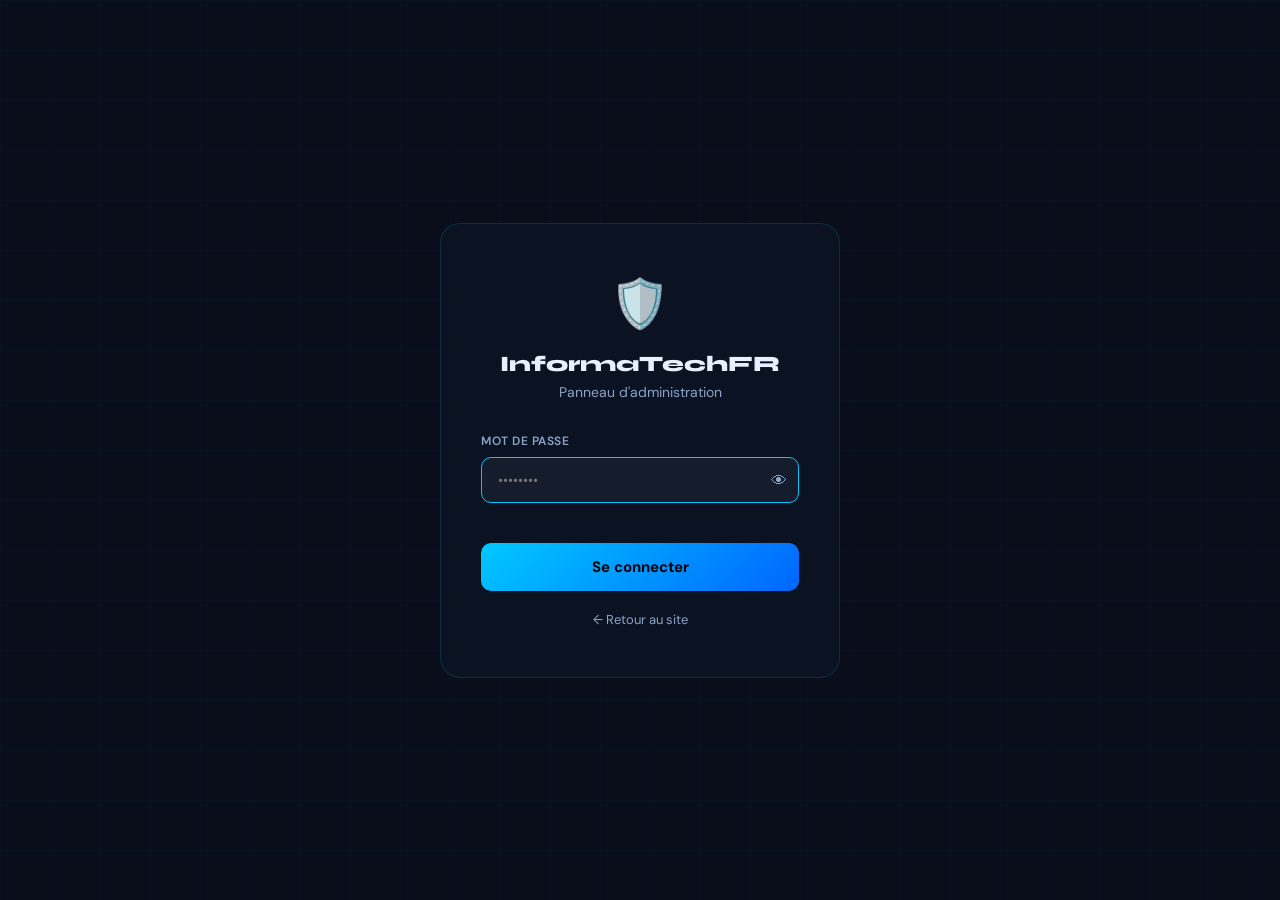
==== commit d6effa2b: "Add files via upload" ====
--- a/admin/index.html
+++ b/admin/index.html
@@ -3,7 +3,7 @@
 <head>
   <meta charset="UTF-8">
   <meta name="viewport" content="width=device-width, initial-scale=1.0">
-  <title>Admin — Informa-Technique R</title>
+  <title>Admin — InformaTechFR</title>
   <meta name="robots" content="noindex, nofollow">
   <link rel="preconnect" href="https://fonts.googleapis.com">
   <link href="https://fonts.googleapis.com/css2?family=Syne:wght@700;800&family=DM+Sans:wght@400;500;600;700&display=swap" rel="stylesheet">
@@ -17,7 +17,7 @@
 <div class="login-page" id="loginPage">
   <div class="login-box">
     <div class="login-logo">🛡️</div>
-    <h1 class="login-title">Informa-Technique R</h1>
+    <h1 class="login-title">InformaTechFR</h1>
     <p class="login-subtitle">Panneau d'administration</p>
     <form class="login-form" onsubmit="login(event)">
       <div class="login-field">
@@ -43,7 +43,7 @@
   <aside class="sidebar" id="sidebar">
     <div class="sidebar-logo">
       <div class="sidebar-title">🛡️ ITR Admin</div>
-      <div class="sidebar-sub">Informa-Technique R</div>
+      <div class="sidebar-sub">InformaTechFR</div>
     </div>
 
     <nav class="sidebar-nav">
@@ -210,6 +210,23 @@
           <label>Lien (optionnel)</label>
           <input type="url" id="annonceLink" class="admin-input" placeholder="https://informa-technique.fr/#videos">
         </div>
+        <!-- Dates -->
+        <div style="display:grid;grid-template-columns:1fr 1fr;gap:16px;margin-bottom:16px">
+          <div class="form-group">
+            <label>📅 Date de publication</label>
+            <input type="date" id="annonceDateDebut" class="admin-input">
+            <small style="color:var(--muted);font-size:11px;margin-top:4px">Laisser vide = afficher immédiatement</small>
+          </div>
+          <div class="form-group">
+            <label>⏹ Date de fin (optionnel)</label>
+            <input type="date" id="annonceDateFin" class="admin-input">
+            <small style="color:var(--muted);font-size:11px;margin-top:4px">Le bandeau disparaît automatiquement</small>
+          </div>
+        </div>
+
+        <!-- Statut dynamique -->
+        <div id="annonceStatut" style="display:none;margin-bottom:16px;padding:10px 16px;border-radius:10px;font-size:13px;font-weight:600"></div>
+
         <div class="form-group" style="margin-bottom:20px">
           <label>Couleur</label>
           <div style="display:flex;gap:10px;flex-wrap:wrap;margin-top:8px">
@@ -219,9 +236,10 @@
             <button onclick="setAnnonceColor('linear-gradient(90deg,#f59e0b,#ff6432)')" style="background:linear-gradient(90deg,#f59e0b,#ff6432);border:none;border-radius:8px;padding:8px 18px;color:#fff;cursor:pointer;font-size:13px">Orange</button>
           </div>
         </div>
-        <div style="display:flex;gap:12px">
+        <div style="display:flex;gap:12px;flex-wrap:wrap">
           <button class="btn-save" onclick="saveAnnonce()">💾 Enregistrer l'annonce</button>
           <button class="btn-cancel" onclick="previewAnnonce()">👁 Prévisualiser</button>
+          <button class="btn-cancel" onclick="clearAnnonce()" style="color:var(--red);border-color:rgba(255,68,68,0.3)">🗑️ Supprimer</button>
         </div>
         <div id="annoncePreview" style="display:none;margin-top:20px;border-radius:10px;padding:12px 20px;text-align:center;font-size:14px;font-weight:600;color:#fff"></div>
       </div>
@@ -265,15 +283,15 @@
           <div class="lc-name">YouTube Studio</div>
           <div class="lc-desc">Gestion des vidéos YT</div>
         </a>
-        <a href="https://www.facebook.com/InformaTech188" target="_blank" rel="noopener" class="lien-card lc-fb">
+        <a href="https://www.facebook.com/InformaTechFR" target="_blank" rel="noopener" class="lien-card lc-fb">
           <div class="lc-icon">📘</div>
           <div class="lc-name">Page Facebook</div>
-          <div class="lc-desc">InformaTech188</div>
-        </a>
-        <a href="https://www.tiktok.com/@informa_tech188" target="_blank" rel="noopener" class="lien-card lc-tt">
+          <div class="lc-desc">InformaTechFR</div>
+        </a>
+        <a href="https://www.tiktok.com/@informatechfr" target="_blank" rel="noopener" class="lien-card lc-tt">
           <div class="lc-icon">🎵</div>
           <div class="lc-name">TikTok</div>
-          <div class="lc-desc">@informa_tech188</div>
+          <div class="lc-desc">@informatechfr</div>
         </a>
         <a href="https://analytics.google.com" target="_blank" rel="noopener" class="lien-card lc-orange">
           <div class="lc-icon">📈</div>
